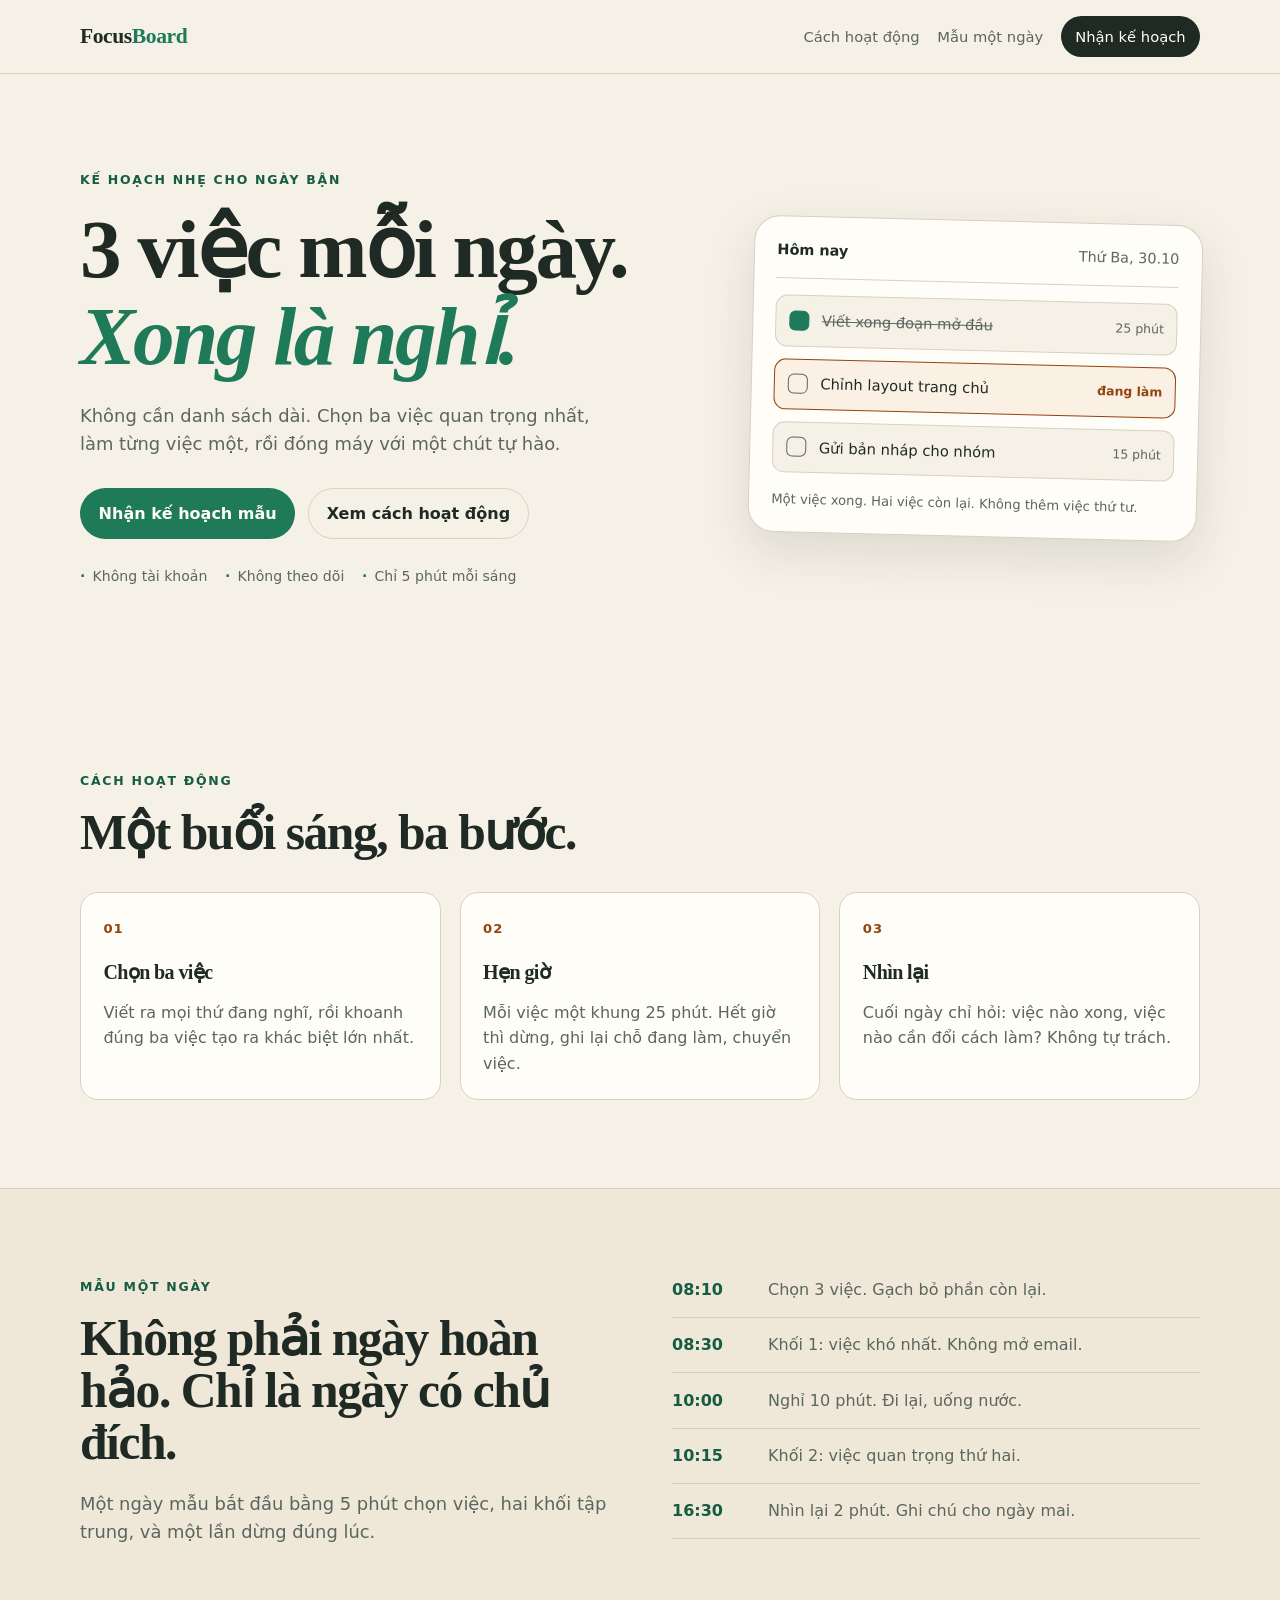
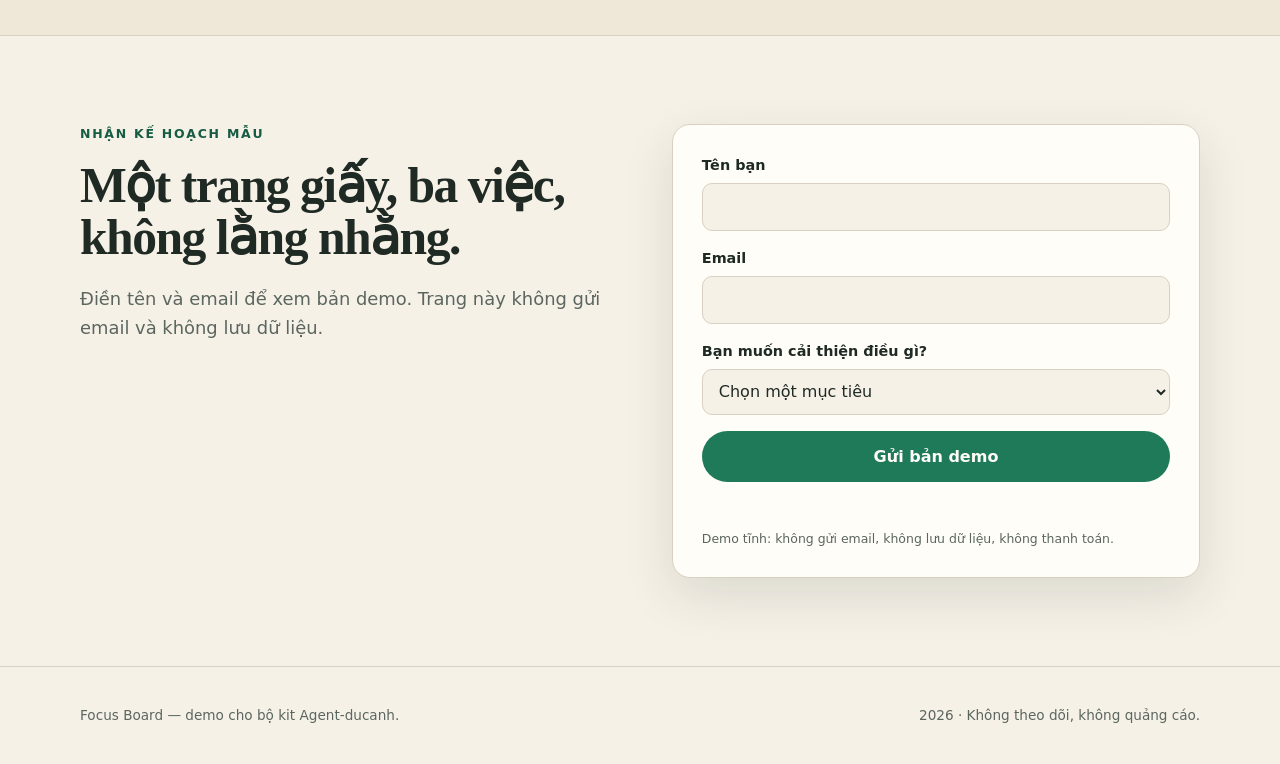
==== examples/demo-site/index.html @ ca809647 "feat: add Agent-ducanh web kit demo (P0-P2) Five linked kits for new web, audit/fix, feature, UI rew" ====
<!doctype html>
<html lang="vi">
<head>
  <meta charset="utf-8">
  <meta name="viewport" content="width=device-width, initial-scale=1">
  <title>Focus Board — 3 việc mỗi ngày, xong là nghỉ</title>
  <meta name="description" content="Focus Board là trang demo cho kế hoạch 3 việc mỗi ngày: chọn việc, hẹn giờ, nhìn lại tuần.">
  <meta name="theme-color" content="#f6f1e7">
  <meta property="og:title" content="Focus Board — 3 việc mỗi ngày">
  <meta property="og:description" content="Một trang demo nhỏ cho kế hoạch 3 việc mỗi ngày.">
  <meta property="og:type" content="website">
  <link rel="icon" href="favicon.svg" type="image/svg+xml">
  <link rel="stylesheet" href="styles.css">
</head>
<body>
  <a class="skip-link" href="#main">Bỏ qua điều hướng</a>

  <header class="site-header">
    <div class="wrap header-inner">
      <a class="brand" href="#top" aria-label="Focus Board — về đầu trang">
        Focus<span>Board</span>
      </a>
      <nav aria-label="Điều hướng chính">
        <a href="#how">Cách hoạt động</a>
        <a href="#sample">Mẫu một ngày</a>
        <a class="nav-cta" href="#signup">Nhận kế hoạch</a>
      </nav>
    </div>
  </header>

  <main id="main">
    <section class="hero wrap" id="top" aria-labelledby="hero-title">
      <div class="hero-copy">
        <p class="eyebrow">Kế hoạch nhẹ cho ngày bận</p>
        <h1 id="hero-title">3 việc mỗi ngày.<br><em>Xong là nghỉ.</em></h1>
        <p class="lede">Không cần danh sách dài. Chọn ba việc quan trọng nhất, làm từng việc một, rồi đóng máy với một chút tự hào.</p>
        <div class="actions">
          <a class="btn btn-primary" href="#signup">Nhận kế hoạch mẫu</a>
          <a class="btn btn-ghost" href="#how">Xem cách hoạt động</a>
        </div>
        <ul class="micro-proof" aria-label="Điểm chính">
          <li>Không tài khoản</li>
          <li>Không theo dõi</li>
          <li>Chỉ 5 phút mỗi sáng</li>
        </ul>
      </div>

      <div class="hero-board" aria-label="Ví dụ bảng ba việc hôm nay">
        <div class="board-head">
          <span>Hôm nay</span>
          <span class="board-date">Thứ Ba, 30.10</span>
        </div>
        <ol class="task-list">
          <li class="task is-done">
            <span class="task-check" aria-hidden="true"></span>
            <span class="task-text">Viết xong đoạn mở đầu</span>
            <span class="task-tag">25 phút</span>
          </li>
          <li class="task is-doing">
            <span class="task-check" aria-hidden="true"></span>
            <span class="task-text">Chỉnh layout trang chủ</span>
            <span class="task-tag">đang làm</span>
          </li>
          <li class="task">
            <span class="task-check" aria-hidden="true"></span>
            <span class="task-text">Gửi bản nháp cho nhóm</span>
            <span class="task-tag">15 phút</span>
          </li>
        </ol>
        <p class="board-note">Một việc xong. Hai việc còn lại. Không thêm việc thứ tư.</p>
      </div>
    </section>

    <section class="section" id="how" aria-labelledby="how-title">
      <div class="wrap">
        <p class="eyebrow">Cách hoạt động</p>
        <h2 id="how-title">Một buổi sáng, ba bước.</h2>
        <div class="step-grid">
          <article class="step">
            <span class="step-num">01</span>
            <h3>Chọn ba việc</h3>
            <p>Viết ra mọi thứ đang nghĩ, rồi khoanh đúng ba việc tạo ra khác biệt lớn nhất.</p>
          </article>
          <article class="step">
            <span class="step-num">02</span>
            <h3>Hẹn giờ</h3>
            <p>Mỗi việc một khung 25 phút. Hết giờ thì dừng, ghi lại chỗ đang làm, chuyển việc.</p>
          </article>
          <article class="step">
            <span class="step-num">03</span>
            <h3>Nhìn lại</h3>
            <p>Cuối ngày chỉ hỏi: việc nào xong, việc nào cần đổi cách làm? Không tự trách.</p>
          </article>
        </div>
      </div>
    </section>

    <section class="section section-alt" id="sample" aria-labelledby="sample-title">
      <div class="wrap sample-grid">
        <div>
          <p class="eyebrow">Mẫu một ngày</p>
          <h2 id="sample-title">Không phải ngày hoàn hảo. Chỉ là ngày có chủ đích.</h2>
          <p class="lede">Một ngày mẫu bắt đầu bằng 5 phút chọn việc, hai khối tập trung, và một lần dừng đúng lúc.</p>
        </div>
        <ol class="timeline" aria-label="Dòng thời gian một ngày mẫu">
          <li><strong>08:10</strong><span>Chọn 3 việc. Gạch bỏ phần còn lại.</span></li>
          <li><strong>08:30</strong><span>Khối 1: việc khó nhất. Không mở email.</span></li>
          <li><strong>10:00</strong><span>Nghỉ 10 phút. Đi lại, uống nước.</span></li>
          <li><strong>10:15</strong><span>Khối 2: việc quan trọng thứ hai.</span></li>
          <li><strong>16:30</strong><span>Nhìn lại 2 phút. Ghi chú cho ngày mai.</span></li>
        </ol>
      </div>
    </section>

    <section class="section signup" id="signup" aria-labelledby="signup-title">
      <div class="wrap signup-grid">
        <div>
          <p class="eyebrow">Nhận kế hoạch mẫu</p>
          <h2 id="signup-title">Một trang giấy, ba việc, không lằng nhằng.</h2>
          <p class="lede">Điền tên và email để xem bản demo. Trang này không gửi email và không lưu dữ liệu.</p>
        </div>

        <form id="signup-form" class="form" novalidate>
          <div class="field">
            <label for="name">Tên bạn</label>
            <input id="name" name="name" type="text" autocomplete="name" aria-describedby="name-error" required>
            <p class="field-error" id="name-error" hidden></p>
          </div>
          <div class="field">
            <label for="email">Email</label>
            <input id="email" name="email" type="email" autocomplete="email" inputmode="email" aria-describedby="email-error" required>
            <p class="field-error" id="email-error" hidden></p>
          </div>
          <div class="field">
            <label for="goal">Bạn muốn cải thiện điều gì?</label>
            <select id="goal" name="goal" aria-describedby="goal-error" required>
              <option value="">Chọn một mục tiêu</option>
              <option value="focus">Tập trung hơn</option>
              <option value="less">Làm ít mà đều hơn</option>
              <option value="review">Nhìn lại tuần rõ hơn</option>
            </select>
            <p class="field-error" id="goal-error" hidden></p>
          </div>
          <button class="btn btn-primary btn-block" type="submit">Gửi bản demo</button>
          <p class="form-status" id="form-status" role="status" aria-live="polite"></p>
          <p class="fineprint">Demo tĩnh: không gửi email, không lưu dữ liệu, không thanh toán.</p>
        </form>
      </div>
    </section>
  </main>

  <footer class="site-footer">
    <div class="wrap footer-inner">
      <p>Focus Board — demo cho bộ kit Agent-ducanh.</p>
      <p><span id="year">2026</span> · Không theo dõi, không quảng cáo.</p>
    </div>
  </footer>

  <script src="script.js"></script>
</body>
</html>
---- examples/demo-site/styles.css ----
:root {
  --paper: #f6f1e7;
  --paper-2: #efe7d8;
  --ink: #1f2a24;
  --muted: #5b665f;
  --line: #d8d0c2;
  --white: #fffdf8;
  --accent: #1f7a5a;
  --accent-dark: #155c43;
  --warm: #92450f;
  --shadow: 0 18px 50px rgba(31, 42, 36, 0.12);
  --radius: 18px;
  --font-display: "Iowan Old Style", "Palatino Linotype", Palatino, Georgia, serif;
  --font-body: "Segoe UI", system-ui, -apple-system, sans-serif;
}

* { box-sizing: border-box; }

html { scroll-behavior: smooth; }

body {
  margin: 0;
  background: var(--paper);
  color: var(--ink);
  font-family: var(--font-body);
  line-height: 1.6;
  -webkit-font-smoothing: antialiased;
}

img, svg { max-width: 100%; display: block; }

a { color: inherit; }

.skip-link {
  position: absolute;
  left: 1rem;
  top: -100px;
  z-index: 20;
  background: var(--ink);
  color: var(--white);
  padding: 0.7rem 1rem;
  border-radius: 999px;
  text-decoration: none;
}
.skip-link:focus { top: 1rem; }

.wrap {
  width: min(1120px, calc(100% - 2.5rem));
  margin-inline: auto;
}

.site-header {
  position: sticky;
  top: 0;
  z-index: 10;
  background: rgba(246, 241, 231, 0.9);
  backdrop-filter: blur(12px);
  border-bottom: 1px solid var(--line);
}

.header-inner {
  display: flex;
  align-items: center;
  justify-content: space-between;
  gap: 1rem;
  padding: 1rem 0;
}

.brand {
  font-family: var(--font-display);
  font-size: 1.35rem;
  font-weight: 700;
  letter-spacing: -0.02em;
  text-decoration: none;
}
.brand span { color: var(--accent); }

nav {
  display: flex;
  align-items: center;
  gap: 1.1rem;
  font-size: 0.92rem;
}
nav a { text-decoration: none; color: var(--muted); }
nav a:hover, nav a:focus-visible { color: var(--ink); }

.nav-cta {
  color: var(--white) !important;
  background: var(--ink);
  padding: 0.55rem 0.9rem;
  border-radius: 999px;
}
.nav-cta:hover, .nav-cta:focus-visible { background: var(--accent-dark); }

.hero {
  display: grid;
  grid-template-columns: 1.15fr 0.85fr;
  gap: clamp(2rem, 5vw, 5rem);
  align-items: center;
  padding: clamp(3rem, 8vw, 6rem) 0;
}

.eyebrow {
  margin: 0 0 1rem;
  color: var(--accent-dark);
  font-size: 0.78rem;
  font-weight: 700;
  letter-spacing: 0.14em;
  text-transform: uppercase;
}

h1, h2, h3 {
  font-family: var(--font-display);
  font-weight: 600;
  letter-spacing: -0.03em;
  line-height: 1.05;
  margin: 0;
}

h1 {
  font-size: clamp(2.8rem, 7vw, 5.2rem);
}
h1 em { color: var(--accent); font-style: italic; }
h2 { font-size: clamp(2rem, 4vw, 3.1rem); }
h3 { font-size: 1.25rem; line-height: 1.2; }

.lede {
  max-width: 34rem;
  color: var(--muted);
  font-size: clamp(1rem, 1.6vw, 1.12rem);
  margin: 1.3rem 0 0;
}

.actions {
  display: flex;
  flex-wrap: wrap;
  gap: 0.8rem;
  margin-top: 1.8rem;
}

.btn {
  display: inline-flex;
  align-items: center;
  justify-content: center;
  min-height: 44px;
  padding: 0.75rem 1.1rem;
  border-radius: 999px;
  border: 1px solid transparent;
  font: inherit;
  font-weight: 700;
  text-decoration: none;
  cursor: pointer;
  transition: transform 160ms ease, background 160ms ease, border-color 160ms ease;
}
.btn:hover { transform: translateY(-1px); }
.btn-primary { background: var(--accent); color: var(--white); }
.btn-primary:hover { background: var(--accent-dark); }
.btn-ghost { background: transparent; border-color: var(--line); color: var(--ink); }
.btn-ghost:hover { border-color: var(--ink); }
.btn-block { width: 100%; }

.micro-proof {
  display: flex;
  flex-wrap: wrap;
  gap: 0.5rem 1.1rem;
  padding: 0;
  margin: 1.6rem 0 0;
  list-style: none;
  color: var(--muted);
  font-size: 0.88rem;
}
.micro-proof li::before { content: "·"; color: var(--accent); margin-right: 0.45rem; font-weight: 700; }

.hero-board {
  background: var(--white);
  border: 1px solid var(--line);
  border-radius: calc(var(--radius) + 8px);
  padding: 1.4rem;
  box-shadow: var(--shadow);
  transform: rotate(1.4deg);
}

.board-head {
  display: flex;
  justify-content: space-between;
  gap: 1rem;
  padding-bottom: 1rem;
  border-bottom: 1px solid var(--line);
  font-size: 0.9rem;
  font-weight: 700;
}
.board-date { color: var(--muted); font-weight: 500; }

.task-list { list-style: none; margin: 1rem 0; padding: 0; display: grid; gap: 0.75rem; }
.task {
  display: grid;
  grid-template-columns: 22px 1fr auto;
  align-items: center;
  gap: 0.65rem;
  padding: 0.8rem;
  border: 1px solid var(--line);
  border-radius: 12px;
  background: var(--paper);
  font-size: 0.92rem;
}
.task-check {
  width: 20px;
  height: 20px;
  border: 1.5px solid var(--muted);
  border-radius: 6px;
}
.task.is-done .task-check { background: var(--accent); border-color: var(--accent); }
.task.is-done .task-text { text-decoration: line-through; color: var(--muted); }
.task.is-doing { border-color: var(--warm); background: #fbf0e4; }
.task-tag { color: var(--muted); font-size: 0.78rem; white-space: nowrap; }
.task.is-doing .task-tag { color: var(--warm); font-weight: 700; }
.board-note { margin: 0; color: var(--muted); font-size: 0.82rem; }

.section { padding: clamp(3rem, 7vw, 5.5rem) 0; }
.section-alt { background: var(--paper-2); border-block: 1px solid var(--line); }

.step-grid {
  display: grid;
  grid-template-columns: repeat(3, 1fr);
  gap: 1.2rem;
  margin-top: 2rem;
}
.step {
  background: var(--white);
  border: 1px solid var(--line);
  border-radius: var(--radius);
  padding: 1.4rem;
}
.step-num { color: var(--warm); font-weight: 700; font-size: 0.82rem; letter-spacing: 0.08em; }
.step h3 { margin-top: 1.2rem; }
.step p { color: var(--muted); margin-bottom: 0; }

.sample-grid { display: grid; grid-template-columns: 1fr 1fr; gap: clamp(2rem, 5vw, 4rem); align-items: start; }

.timeline { list-style: none; margin: 0; padding: 0; display: grid; gap: 0.9rem; }
.timeline li {
  display: grid;
  grid-template-columns: 5rem 1fr;
  gap: 1rem;
  padding-bottom: 0.9rem;
  border-bottom: 1px solid var(--line);
}
.timeline strong { color: var(--accent-dark); }
.timeline span { color: var(--muted); }

.signup-grid { display: grid; grid-template-columns: 1fr 1fr; gap: clamp(2rem, 5vw, 4rem); align-items: start; }

.form {
  background: var(--white);
  border: 1px solid var(--line);
  border-radius: var(--radius);
  padding: clamp(1.2rem, 3vw, 1.8rem);
  box-shadow: var(--shadow);
}

.field { margin-bottom: 1rem; }
.field label { display: block; font-weight: 700; font-size: 0.9rem; margin-bottom: 0.35rem; }
.field input, .field select {
  width: 100%;
  min-height: 46px;
  padding: 0.65rem 0.75rem;
  border: 1px solid var(--line);
  border-radius: 10px;
  background: var(--paper);
  color: var(--ink);
  font: inherit;
}
.field input:focus-visible, .field select:focus-visible {
  outline: 3px solid var(--accent);
  outline-offset: 2px;
}
.field [aria-invalid="true"] { border-color: var(--warm); }
.field-error { margin: 0.35rem 0 0; color: var(--warm); font-size: 0.82rem; }
.form-status { min-height: 1.5rem; margin: 0.8rem 0 0; color: var(--accent-dark); font-weight: 700; }
.fineprint { margin: 0.6rem 0 0; color: var(--muted); font-size: 0.78rem; }

.site-footer { border-top: 1px solid var(--line); padding: 1.5rem 0; color: var(--muted); font-size: 0.85rem; }
.footer-inner { display: flex; justify-content: space-between; gap: 1rem; flex-wrap: wrap; }

:focus-visible { outline: 3px solid var(--warm); outline-offset: 3px; }

@media (max-width: 850px) {
  .hero, .sample-grid, .signup-grid { grid-template-columns: 1fr; }
  .hero-board { transform: none; }
  .step-grid { grid-template-columns: 1fr; }
  nav { gap: 0.7rem; font-size: 0.85rem; }
  .nav-cta { padding: 0.45rem 0.7rem; }
}

@media (max-width: 560px) {
  .wrap { width: min(100% - 1.5rem, 1120px); }
  .header-inner { align-items: flex-start; flex-direction: column; }
  nav { flex-wrap: wrap; }
  h1 { font-size: clamp(2.4rem, 12vw, 3.4rem); }
  .hero { padding-top: 2rem; }
}

@media (prefers-reduced-motion: reduce) {
  html { scroll-behavior: auto; }
  *, *::before, *::after { transition-duration: 0.01ms !important; animation-duration: 0.01ms !important; }
  .btn:hover { transform: none; }
}
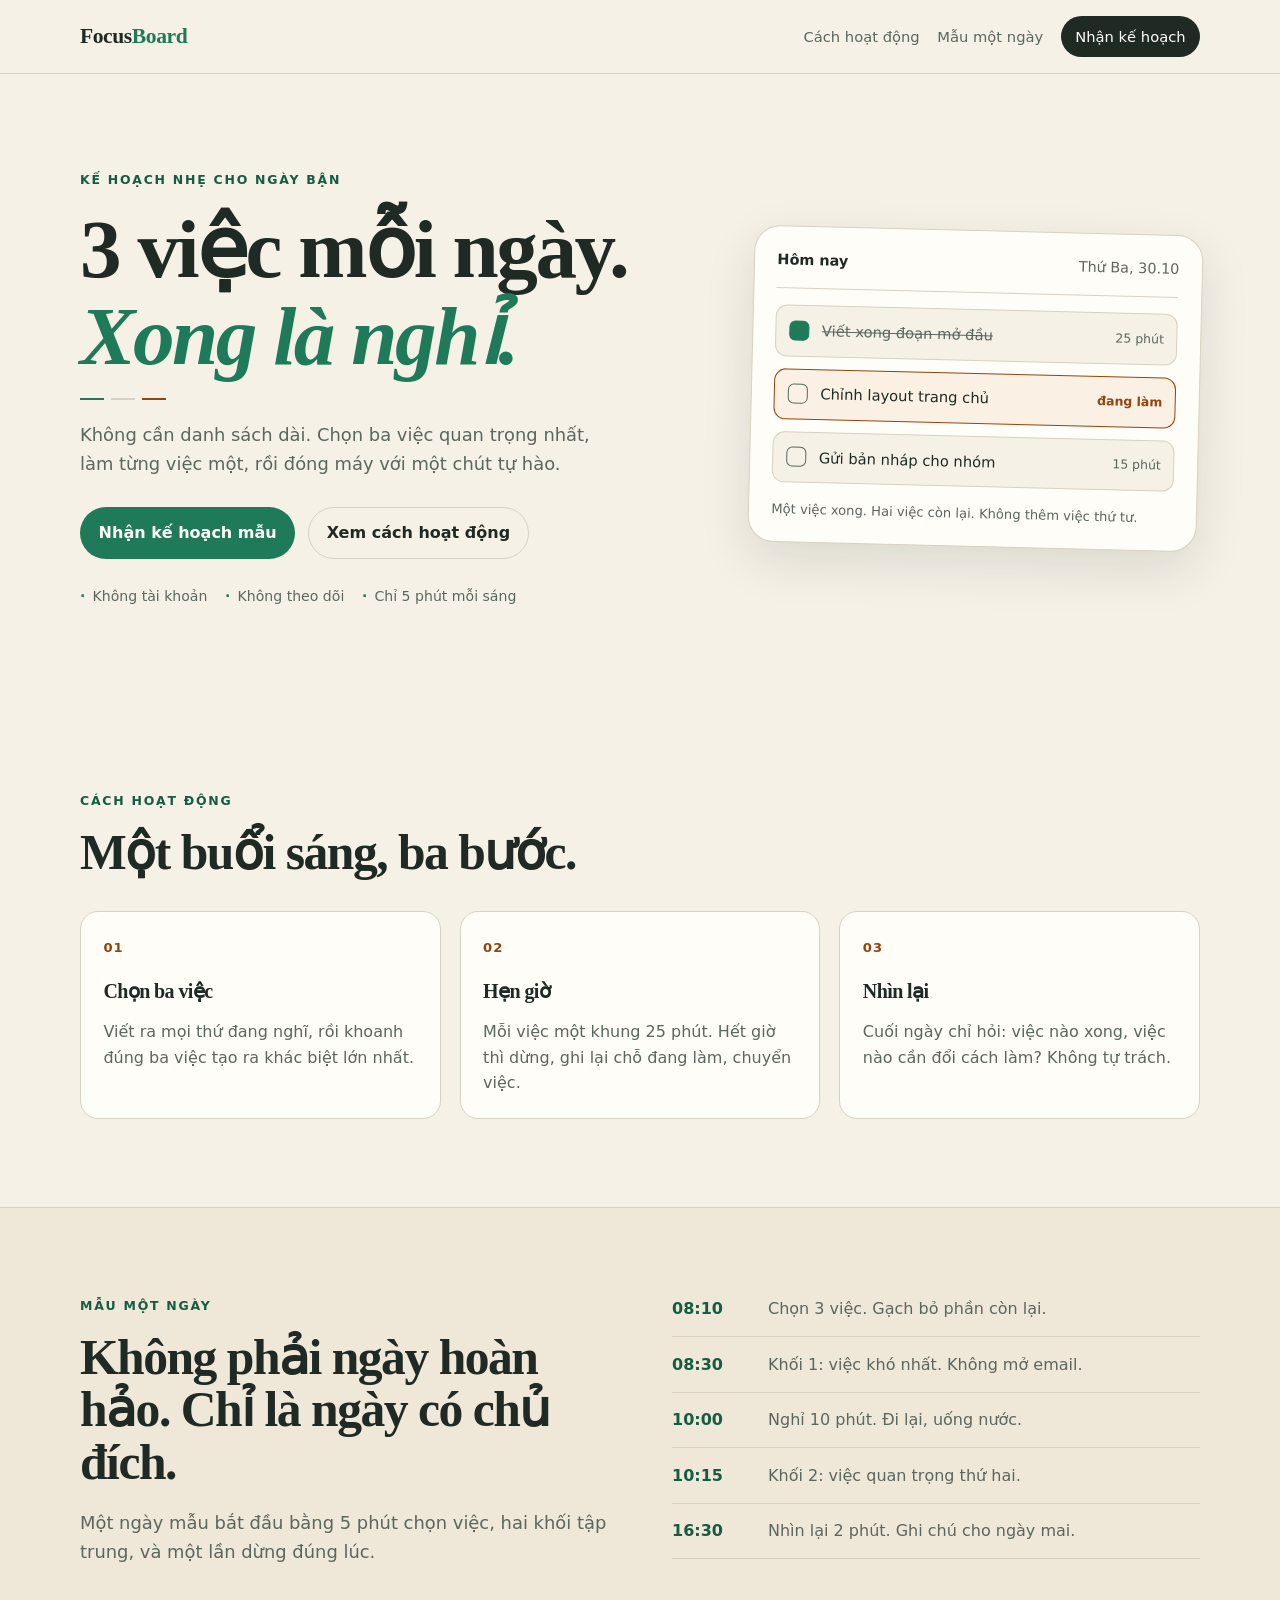
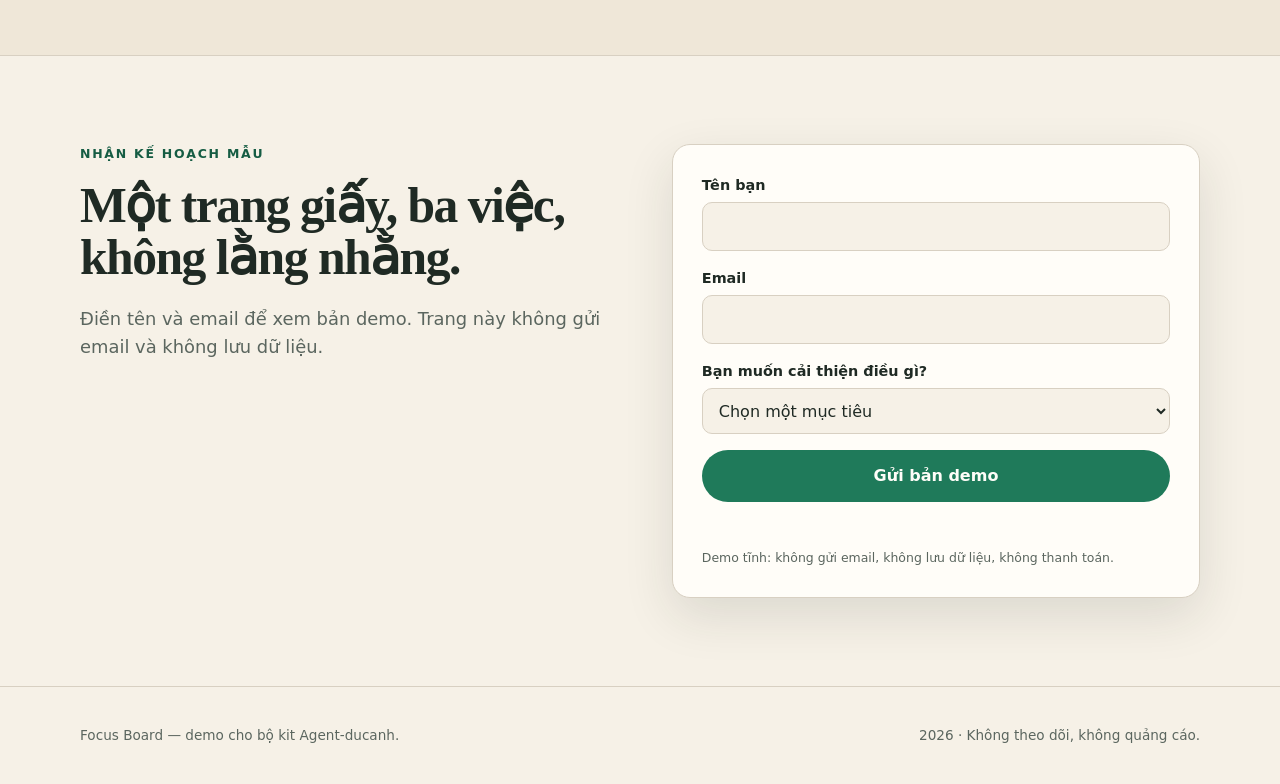
==== commit d8d9f0a4: "feat: add content-driven UI style system - Add a style decision matrix with Editorial calm, Product " ====
--- a/examples/demo-site/index.html
+++ b/examples/demo-site/index.html
@@ -17,7 +17,7 @@
 
   <header class="site-header">
     <div class="wrap header-inner">
-      <a class="brand" href="#top" aria-label="Focus Board — về đầu trang">
+      <a class="brand" href="#top" aria-label="FocusBoard — về đầu trang">
         Focus<span>Board</span>
       </a>
       <nav aria-label="Điều hướng chính">
--- a/examples/demo-site/styles.css
+++ b/examples/demo-site/styles.css
@@ -10,6 +10,11 @@
   --warm: #92450f;
   --shadow: 0 18px 50px rgba(31, 42, 36, 0.12);
   --radius: 18px;
+  --radius-xs: 6px;
+  --radius-sm: 10px;
+  --radius-md: 12px;
+  --radius-pill: 999px;
+  --warm-soft: #fbf0e4;
   --font-display: "Iowan Old Style", "Palatino Linotype", Palatino, Georgia, serif;
   --font-body: "Segoe UI", system-ui, -apple-system, sans-serif;
 }
@@ -39,7 +44,7 @@
   background: var(--ink);
   color: var(--white);
   padding: 0.7rem 1rem;
-  border-radius: 999px;
+  border-radius: var(--radius-pill);
   text-decoration: none;
 }
 .skip-link:focus { top: 1rem; }
@@ -88,7 +93,7 @@
   color: var(--white) !important;
   background: var(--ink);
   padding: 0.55rem 0.9rem;
-  border-radius: 999px;
+  border-radius: var(--radius-pill);
 }
 .nav-cta:hover, .nav-cta:focus-visible { background: var(--accent-dark); }
 
@@ -121,6 +126,19 @@
   font-size: clamp(2.8rem, 7vw, 5.2rem);
 }
 h1 em { color: var(--accent); font-style: italic; }
+.hero-copy h1::after {
+  content: "";
+  display: block;
+  width: 5.4rem;
+  height: 2px;
+  margin-top: 1.1rem;
+  background: linear-gradient(90deg,
+    var(--accent) 0 28%,
+    transparent 28% 36%,
+    var(--line) 36% 64%,
+    transparent 64% 72%,
+    var(--warm) 72% 100%);
+}
 h2 { font-size: clamp(2rem, 4vw, 3.1rem); }
 h3 { font-size: 1.25rem; line-height: 1.2; }
 
@@ -144,7 +162,7 @@
   justify-content: center;
   min-height: 44px;
   padding: 0.75rem 1.1rem;
-  border-radius: 999px;
+  border-radius: var(--radius-pill);
   border: 1px solid transparent;
   font: inherit;
   font-weight: 700;
@@ -199,7 +217,7 @@
   gap: 0.65rem;
   padding: 0.8rem;
   border: 1px solid var(--line);
-  border-radius: 12px;
+  border-radius: var(--radius-md);
   background: var(--paper);
   font-size: 0.92rem;
 }
@@ -207,11 +225,11 @@
   width: 20px;
   height: 20px;
   border: 1.5px solid var(--muted);
-  border-radius: 6px;
+  border-radius: var(--radius-xs);
 }
 .task.is-done .task-check { background: var(--accent); border-color: var(--accent); }
 .task.is-done .task-text { text-decoration: line-through; color: var(--muted); }
-.task.is-doing { border-color: var(--warm); background: #fbf0e4; }
+.task.is-doing { border-color: var(--warm); background: var(--warm-soft); }
 .task-tag { color: var(--muted); font-size: 0.78rem; white-space: nowrap; }
 .task.is-doing .task-tag { color: var(--warm); font-weight: 700; }
 .board-note { margin: 0; color: var(--muted); font-size: 0.82rem; }
@@ -265,7 +283,7 @@
   min-height: 46px;
   padding: 0.65rem 0.75rem;
   border: 1px solid var(--line);
-  border-radius: 10px;
+  border-radius: var(--radius-sm);
   background: var(--paper);
   color: var(--ink);
   font: inherit;
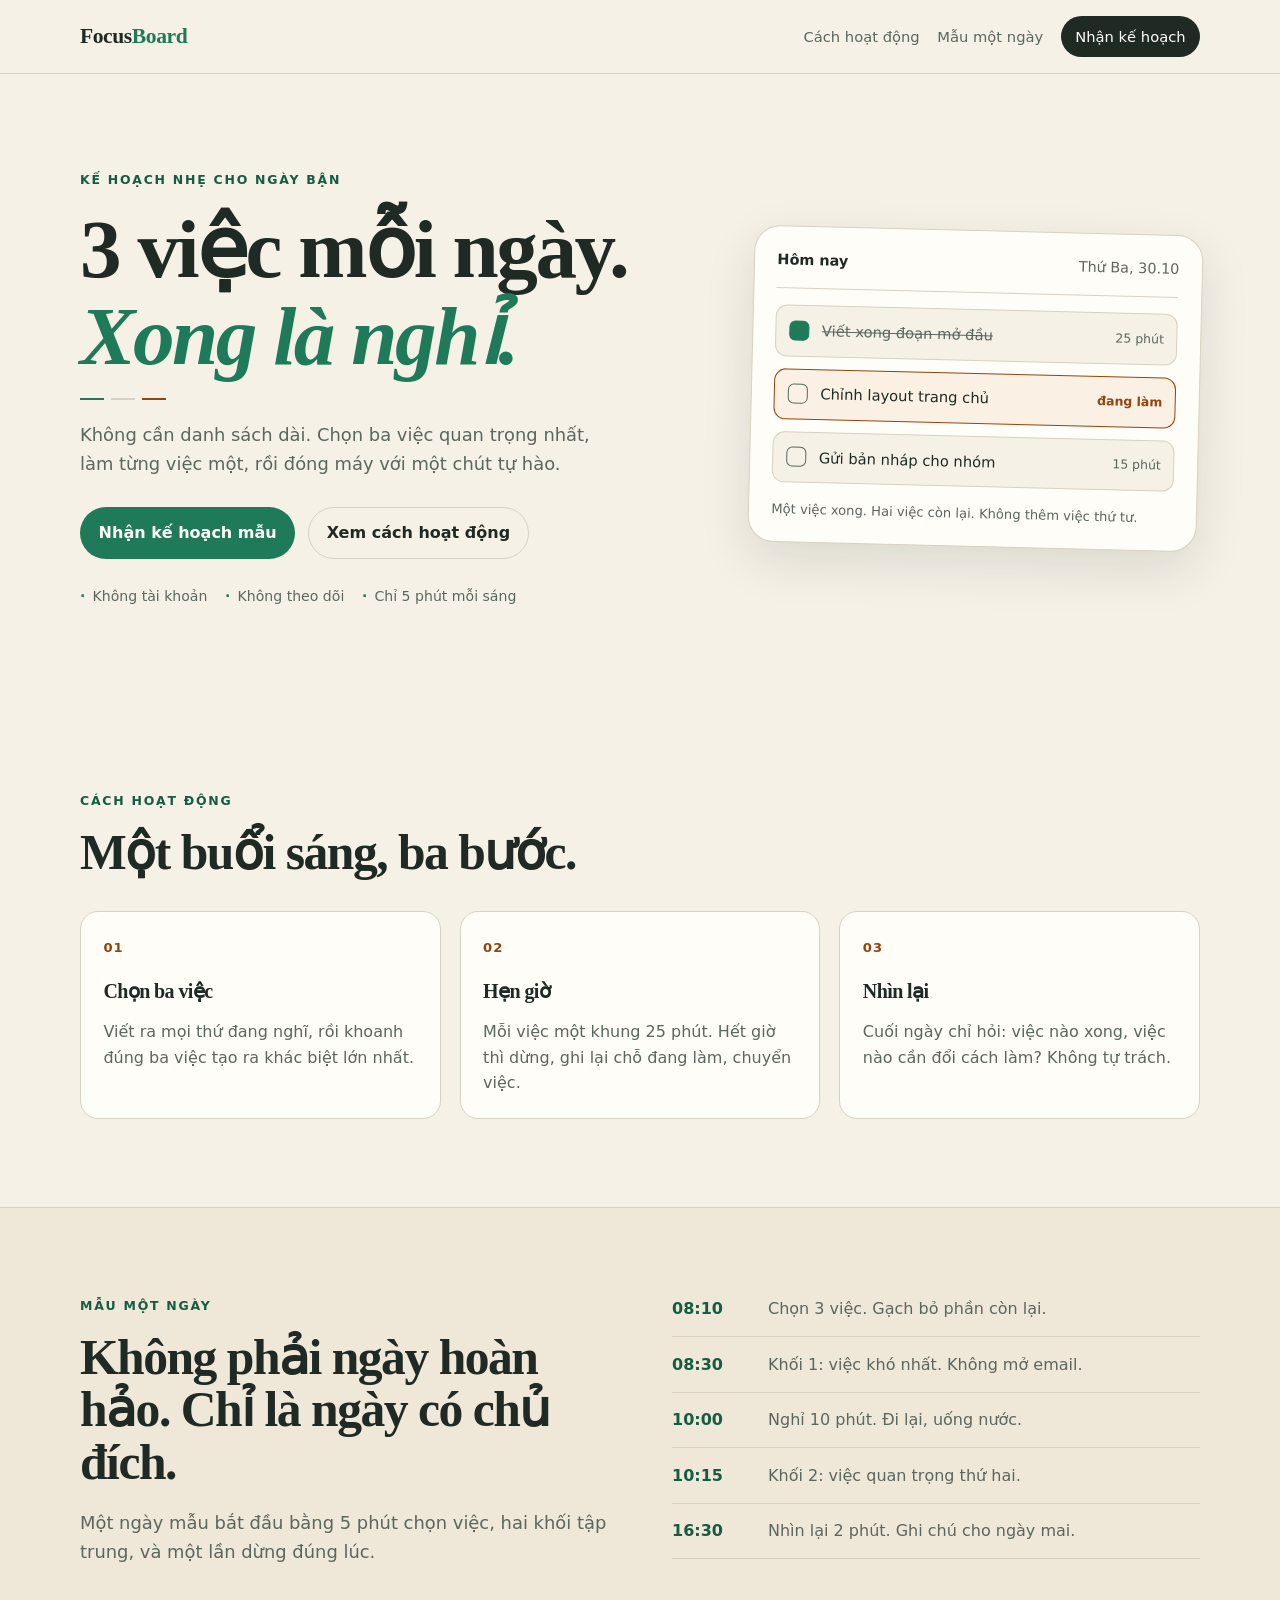
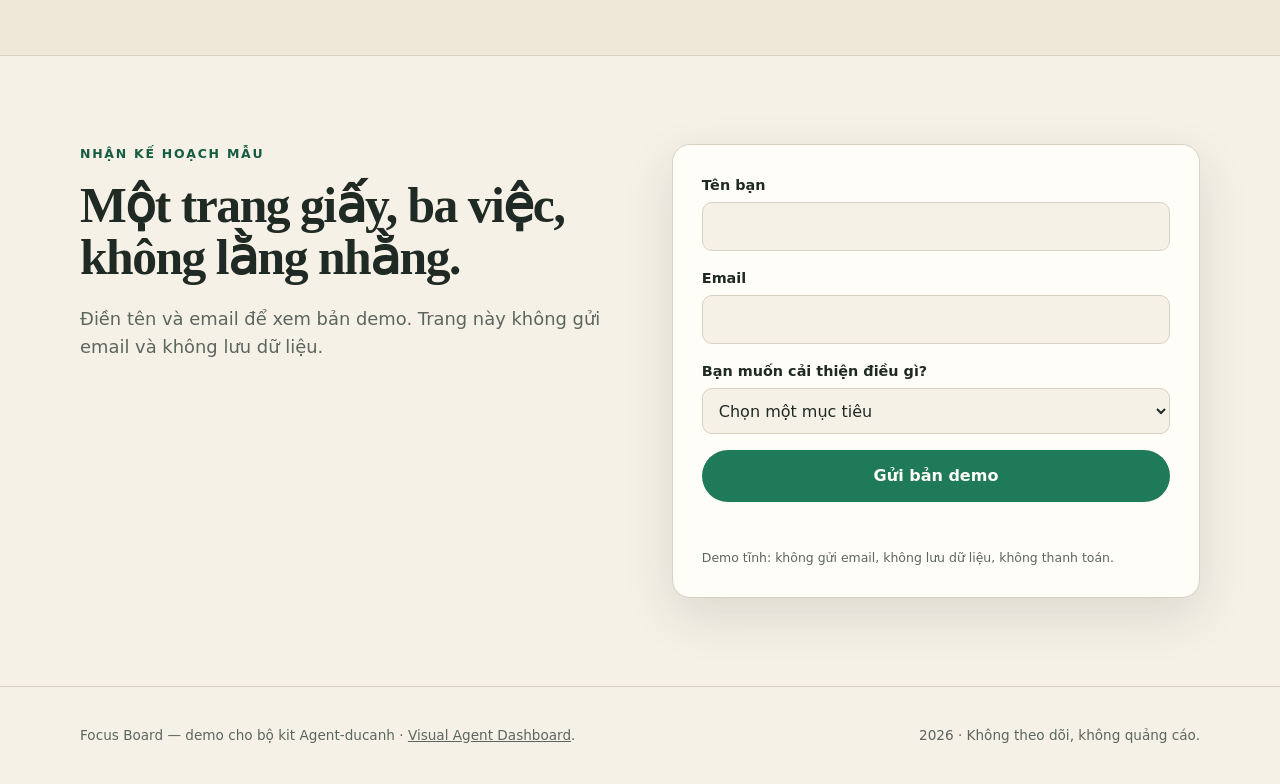
==== commit 82da34f7: "feat: ship 0.13.1 dashboard and mobile verification - Merge the 11-subagent architecture, dynamic ag" ====
--- a/examples/demo-site/index.html
+++ b/examples/demo-site/index.html
@@ -151,7 +151,7 @@
 
   <footer class="site-footer">
     <div class="wrap footer-inner">
-      <p>Focus Board — demo cho bộ kit Agent-ducanh.</p>
+      <p>Focus Board — demo cho bộ kit Agent-ducanh · <a href="dashboard.html">Visual Agent Dashboard</a>.</p>
       <p><span id="year">2026</span> · Không theo dõi, không quảng cáo.</p>
     </div>
   </footer>
